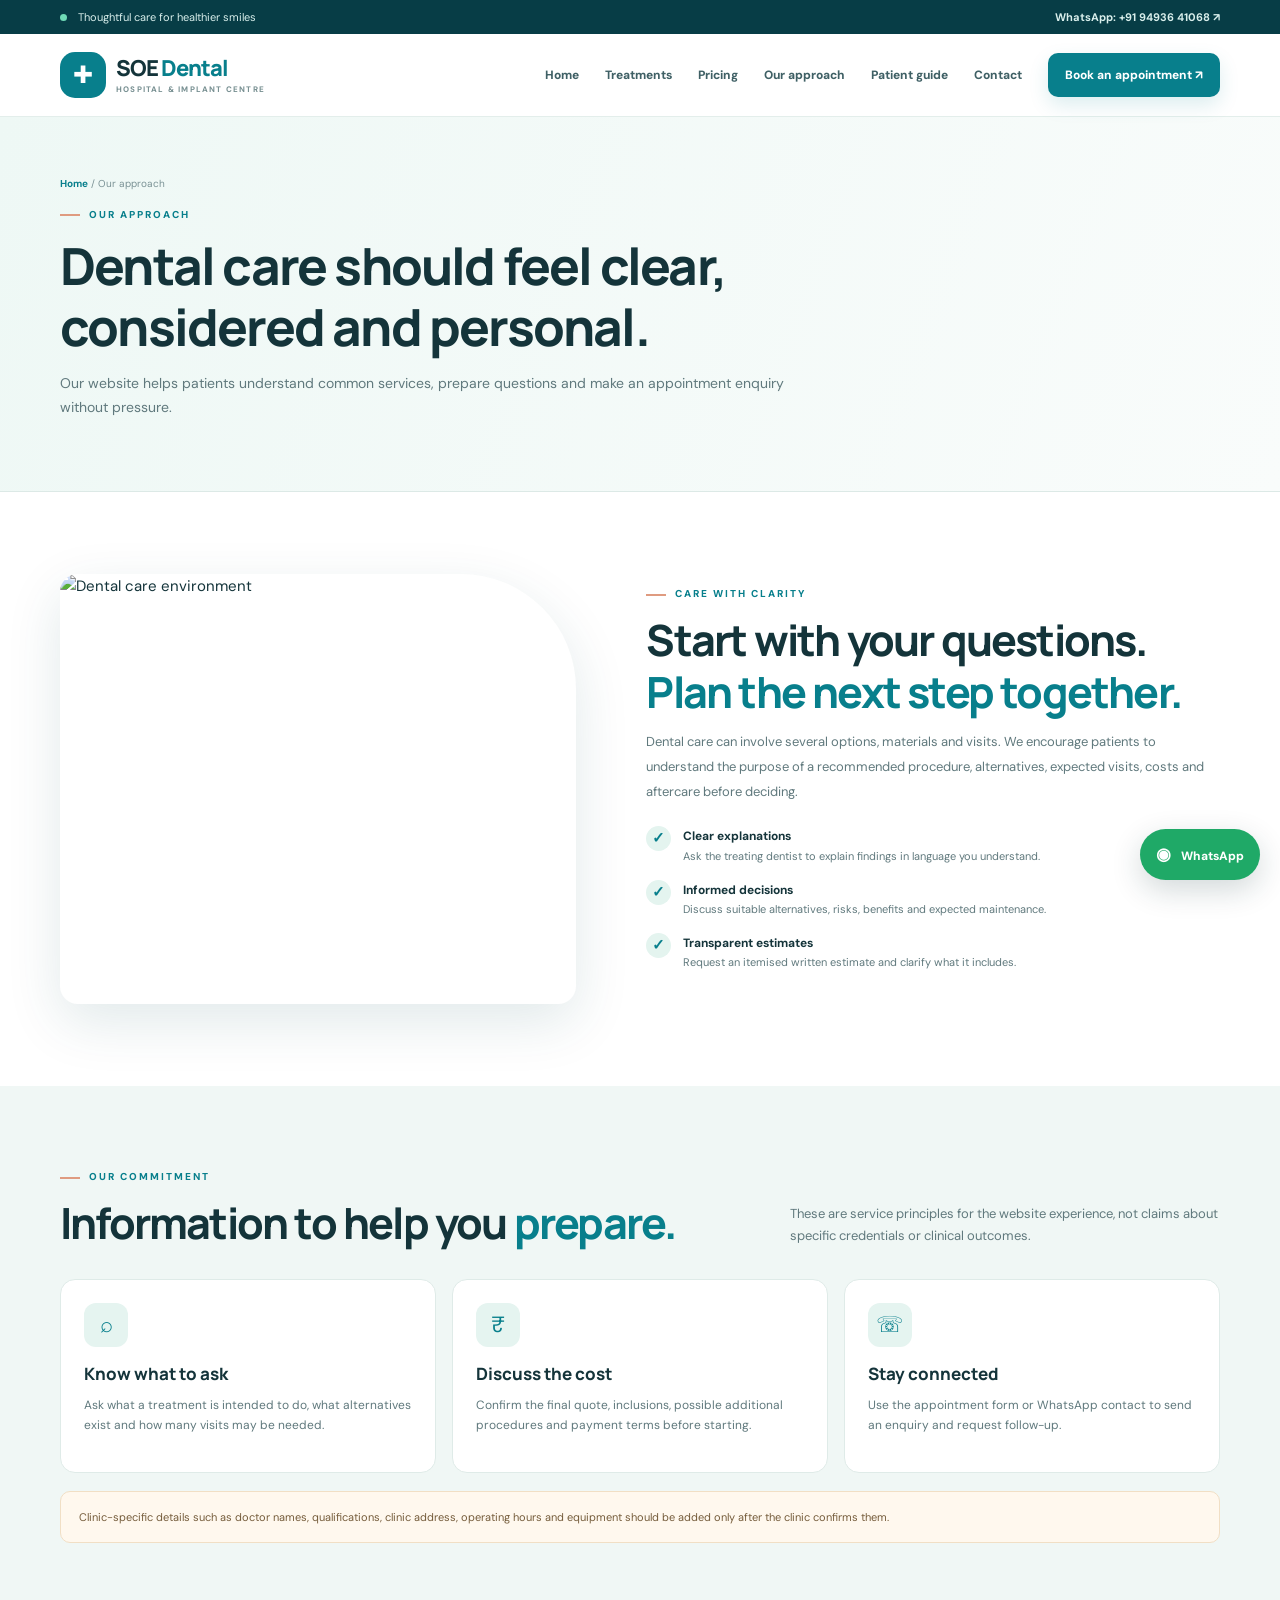
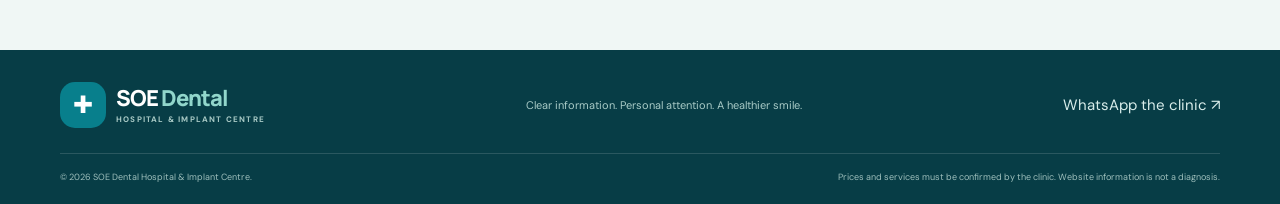
==== SOE_Dental_Hospital_Multipage/about.html @ 440e9bd6 "Add files via upload" ====
<!doctype html><html lang="en"><head><meta charset="utf-8"><meta name="viewport" content="width=device-width, initial-scale=1"><meta name="description" content="Learn about the SOE Dental Hospital website's patient-first approach to clear dental information, informed decisions and cost discussions."><meta name="robots" content="index,follow"><meta name="theme-color" content="#087f8c"><title>Our Approach | SOE Dental Hospital</title><link rel="preconnect" href="https://fonts.googleapis.com"><link rel="preconnect" href="https://fonts.gstatic.com" crossorigin><link href="https://fonts.googleapis.com/css2?family=DM+Sans:wght@400;500;600;700&family=Manrope:wght@400;500;600;700;800&display=swap" rel="stylesheet"><link rel="stylesheet" href="assets/style.css"><script type="application/ld+json">{"@context":"https://schema.org","@type":"Dentist","name":"SOE Dental Hospital & Implant Centre","telephone":"+91-9493641068","description":"Dental care information and appointment enquiries."}</script></head><body><div class="topbar"><div class="container"><span><span class="dot"></span> Thoughtful care for healthier smiles</span><a href="https://wa.me/919493641068?text=Hello%20SOE%20Dental%20Hospital%2C%20I%20would%20like%20to%20make%20an%20enquiry." target="_blank" rel="noopener">WhatsApp: +91 94936 41068 ↗</a></div></div>
<header class="header"><div class="container nav-wrap"><a class="brand" href="index.html"><span class="brand-mark">✚</span><span class="brand-copy"><strong>SOE <span>Dental</span></strong><small>HOSPITAL & IMPLANT CENTRE</small></span></a><button class="menu-toggle" aria-label="Open navigation" aria-expanded="false">☰</button><nav class="nav" aria-label="Main navigation"><a href="index.html">Home</a><a href="services.html">Treatments</a><a href="pricing.html">Pricing</a><a href="about.html" aria-current="page">Our approach</a><a href="patient-guide.html">Patient guide</a><a href="contact.html">Contact</a><a class="nav-cta" href="appointment.html">Book an appointment ↗</a></nav></div></header><main><section class="page-hero"><div class="container"><div class="breadcrumbs"><a href="index.html">Home</a> / Our approach</div><div class="eyebrow">OUR APPROACH</div><h1>Dental care should feel clear, considered and personal.</h1><p>Our website helps patients understand common services, prepare questions and make an appointment enquiry without pressure.</p></div></section><section class="section section-white"><div class="container split"><img src="https://images.unsplash.com/photo-1609840114035-3c981b782dfe?auto=format&fit=crop&w=1000&q=85" alt="Dental care environment" loading="lazy"><div><div class="eyebrow">CARE WITH CLARITY</div><h2>Start with your questions. <em>Plan the next step together.</em></h2><p>Dental care can involve several options, materials and visits. We encourage patients to understand the purpose of a recommended procedure, alternatives, expected visits, costs and aftercare before deciding.</p><div class="feature-list"><div class="feature"><span class="feature-bullet">✓</span><span><strong>Clear explanations</strong><small>Ask the treating dentist to explain findings in language you understand.</small></span></div><div class="feature"><span class="feature-bullet">✓</span><span><strong>Informed decisions</strong><small>Discuss suitable alternatives, risks, benefits and expected maintenance.</small></span></div><div class="feature"><span class="feature-bullet">✓</span><span><strong>Transparent estimates</strong><small>Request an itemised written estimate and clarify what it includes.</small></span></div></div></div></div></section><section class="section section-mint"><div class="container"><div class="section-head"><div><div class="eyebrow">OUR COMMITMENT</div><h2>Information to help you <em>prepare.</em></h2></div><p>These are service principles for the website experience, not claims about specific credentials or clinical outcomes.</p></div><div class="cards"><article class="card"><div class="card-icon">⌕</div><h3>Know what to ask</h3><p>Ask what a treatment is intended to do, what alternatives exist and how many visits may be needed.</p></article><article class="card"><div class="card-icon">₹</div><h3>Discuss the cost</h3><p>Confirm the final quote, inclusions, possible additional procedures and payment terms before starting.</p></article><article class="card"><div class="card-icon">☏</div><h3>Stay connected</h3><p>Use the appointment form or WhatsApp contact to send an enquiry and request follow-up.</p></article></div><div class="note">Clinic-specific details such as doctor names, qualifications, clinic address, operating hours and equipment should be added only after the clinic confirms them.</div></div></section></main><footer class="footer"><div class="container footer-main"><a class="brand" href="index.html"><span class="brand-mark">✚</span><span class="brand-copy"><strong>SOE <span>Dental</span></strong><small>HOSPITAL & IMPLANT CENTRE</small></span></a><p>Clear information. Personal attention. A healthier smile.</p><a href="https://wa.me/919493641068?text=Hello%20SOE%20Dental%20Hospital." target="_blank" rel="noopener">WhatsApp the clinic ↗</a></div><div class="container footer-bottom"><span>© <span id="year"></span> SOE Dental Hospital & Implant Centre.</span><span>Prices and services must be confirmed by the clinic. Website information is not a diagnosis.</span></div></footer><a class="floating-whatsapp" href="https://wa.me/919493641068?text=Hello%20SOE%20Dental%20Hospital%2C%20I%20have%20a%20dental%20enquiry." target="_blank" rel="noopener"><span>◉</span> WhatsApp</a><div class="mobile-bar"><a href="appointment.html">Book an appointment ↗</a></div><script src="assets/site.js"></script></body></html>
---- SOE_Dental_Hospital_Multipage/assets/style.css ----
/* SOE Dental Hospital — shared design system */
:root{--teal:#087f8c;--deep:#07515d;--ink:#14343a;--muted:#60797d;--mint:#e6f4f0;--bg:#f8fbfa;--line:#dce9e6;--white:#fff;--coral:#df9b80;--shadow:0 18px 55px rgba(12,74,81,.12)}
*{box-sizing:border-box}html{scroll-behavior:smooth;scroll-padding-top:105px}body{margin:0;color:var(--ink);background:var(--bg);font:15px/1.7 "DM Sans",Arial,sans-serif}img{display:block;max-width:100%}a{color:inherit;text-decoration:none}button,input,select,textarea{font:inherit}.container{width:min(1160px,calc(100% - 44px));margin:auto}.topbar{background:#073d46;color:#d9efec;font-size:11px}.topbar .container{display:flex;justify-content:space-between;align-items:center;min-height:34px;gap:16px}.topbar a{font-weight:700}.dot{display:inline-block;width:7px;height:7px;border-radius:50%;background:#6fdbb7;margin-right:8px}.header{position:sticky;top:0;z-index:50;background:#ffffffef;backdrop-filter:blur(12px);border-bottom:1px solid #e3eeeb}.nav-wrap{min-height:82px;display:flex;align-items:center;justify-content:space-between;gap:24px}.brand{display:flex;align-items:center;gap:10px;flex-shrink:0}.brand-mark{width:46px;height:46px;background:var(--teal);border-radius:15px;display:grid;place-items:center;color:#fff;font-size:24px}.brand-copy{display:flex;flex-direction:column;line-height:1.15}.brand-copy strong{font:800 22px/1.1 "Manrope",sans-serif;letter-spacing:-1px}.brand-copy strong span{color:var(--teal)}.brand-copy small{font-size:8px;letter-spacing:1.2px;font-weight:800;color:#789092;margin-top:5px}.nav{display:flex;align-items:center;gap:26px;font-size:12px;font-weight:800;color:#3f6065}.nav>a:hover{color:var(--teal)}.nav .nav-cta{background:var(--teal);color:white;padding:12px 17px;border-radius:10px;box-shadow:0 8px 20px #087f8c24}.menu-toggle{display:none;background:#fff;border:1px solid var(--line);border-radius:10px;padding:10px;color:var(--ink)}.button{display:inline-flex;align-items:center;justify-content:center;gap:12px;border:0;border-radius:9px;padding:14px 19px;font-size:12px;font-weight:800;cursor:pointer;transition:.2s}.button:hover{transform:translateY(-2px)}.primary{background:var(--teal);color:#fff;box-shadow:0 9px 22px #087f8c25}.secondary{border:1px solid var(--line);background:white;color:var(--ink)}.white-button{background:white;color:var(--teal)}.eyebrow{font-size:10px;font-weight:800;letter-spacing:2px;color:var(--teal);text-transform:uppercase}.eyebrow:before{content:"";display:inline-block;vertical-align:middle;width:20px;height:2px;background:var(--coral);margin-right:9px}.hero{padding:70px 0 0;overflow:hidden;background:linear-gradient(110deg,#f0f8f6,#f9fcfb 65%,#e5f4f0);position:relative}.hero-grid{display:grid;grid-template-columns:1.02fr .9fr;gap:60px;align-items:center;padding-bottom:55px}.hero h1{font:750 clamp(42px,5vw,64px)/1.08 "Manrope",sans-serif;letter-spacing:-3px;margin:18px 0 20px;max-width:640px}.hero h1 em,h1 em,h2 em{font-style:normal;color:var(--teal)}.hero p{color:var(--muted);max-width:560px;line-height:1.9}.actions{display:flex;gap:12px;flex-wrap:wrap;margin-top:27px}.hero-image{position:relative;padding:10px 14px 15px 0}.hero-image img{width:100%;height:450px;object-fit:cover;border-radius:180px 180px 20px 20px;box-shadow:var(--shadow)}.image-caption{position:absolute;bottom:32px;left:22px;right:36px;background:#0b3f49d9;color:#fff;border-radius:12px;padding:13px 16px;font-size:12px}.trust-strip{border-top:1px solid #dbe9e6;display:flex;justify-content:space-between;gap:15px;flex-wrap:wrap;padding:19px 0;color:#688387;font-size:9px;font-weight:800;letter-spacing:1.1px}.section{padding:82px 0}.section-white{background:white}.section-mint{background:#f0f7f5}.section-head{display:flex;align-items:end;justify-content:space-between;gap:35px;margin-bottom:30px}.section-head h2,.split h2,.page-hero h1,.content-head h1{font:750 clamp(30px,3.5vw,43px)/1.2 "Manrope",sans-serif;letter-spacing:-1.8px;margin:12px 0 0}.section-head>p{max-width:430px;color:var(--muted);font-size:13px;margin-bottom:2px}.cards{display:grid;grid-template-columns:repeat(3,1fr);gap:16px}.card{background:#fff;border:1px solid #dfebe8;border-radius:15px;padding:23px;display:flex;flex-direction:column;transition:.2s}.card:hover{transform:translateY(-4px);box-shadow:var(--shadow)}.card.mint{background:var(--mint)}.card-icon{width:44px;height:44px;display:grid;place-items:center;background:#e5f4f0;color:var(--teal);border-radius:12px;font-size:22px;margin-bottom:16px}.card h3{font:750 17px/1.35 "Manrope",sans-serif;margin:0 0 9px}.card p{font-size:12px;color:var(--muted);margin:0 0 13px}.check-list{list-style:none;padding:0;margin:0 0 20px}.check-list li{font-size:11px;padding:6px 0;border-bottom:1px solid #e8f0ee;color:#4d6a6e}.check-list li:before{content:"✓";color:var(--teal);font-weight:900;margin-right:9px}.card-link{margin-top:auto;padding-top:10px;color:var(--teal);font-weight:800;font-size:11px}.split{display:grid;grid-template-columns:.9fr 1fr;gap:70px;align-items:center}.split img{width:100%;height:430px;object-fit:cover;border-radius:18px 115px 18px 18px;box-shadow:var(--shadow)}.split p{color:var(--muted);font-size:13px;line-height:1.9}.feature-list{display:grid;gap:14px;margin:22px 0}.feature{display:flex;gap:12px}.feature-bullet{width:25px;height:25px;flex:none;border-radius:50%;background:#e4f4ef;color:var(--teal);display:grid;place-items:center;font-weight:900}.feature strong,.feature small{display:block}.feature strong{font-size:12px}.feature small{font-size:11px;color:var(--muted)}.page-hero{padding:58px 0;background:linear-gradient(110deg,#eef8f5,#f9fcfb);border-bottom:1px solid var(--line)}.page-hero .container{max-width:1160px}.page-hero h1{font-size:clamp(35px,4vw,52px);max-width:800px}.page-hero p{max-width:740px;color:var(--muted);font-size:14px}.breadcrumbs{font-size:10px;color:#799194;margin-bottom:14px}.breadcrumbs a{color:var(--teal);font-weight:700}.price-table-wrap{overflow-x:auto;background:white;border:1px solid var(--line);border-radius:14px}.price-table{width:100%;border-collapse:collapse;min-width:650px}.price-table th,.price-table td{text-align:left;padding:15px 18px;border-bottom:1px solid #e7efed;font-size:12px}.price-table th{background:#e9f5f2;color:#315c61;font-size:10px;text-transform:uppercase;letter-spacing:1px}.price-table tr:last-child td{border-bottom:0}.price{font-weight:800;color:var(--teal);white-space:nowrap}.note{padding:16px 18px;background:#fff8ee;border:1px solid #f1dfc5;color:#755c3b;border-radius:10px;font-size:11px;margin:18px 0 25px}.category-title{font:750 22px "Manrope",sans-serif;margin:32px 0 14px}.form-layout{display:grid;grid-template-columns:1.2fr .8fr;gap:30px;align-items:start}.form-panel,.info-panel{background:#fff;border:1px solid var(--line);border-radius:16px;padding:28px;box-shadow:0 10px 35px #14343a08}.form-panel h2,.info-panel h2{font:750 22px "Manrope",sans-serif;margin:0 0 8px}.form-intro{font-size:12px;color:var(--muted);margin-bottom:22px}.form-grid{display:grid;grid-template-columns:1fr 1fr;gap:15px}.field{display:flex;flex-direction:column;gap:6px}.field.full{grid-column:1/-1}.field label{font-size:11px;font-weight:800;color:#375b60}.field input,.field select,.field textarea{width:100%;border:1px solid #d6e5e1;border-radius:8px;padding:12px;background:#fcfefd;outline:none;font-size:12px;color:var(--ink)}.field input:focus,.field select:focus,.field textarea:focus{border-color:var(--teal);box-shadow:0 0 0 3px #087f8c15}.field textarea{resize:vertical;min-height:95px}.required{color:#c65e47}.consent{font-size:10px;color:var(--muted);display:flex;gap:9px;align-items:flex-start;margin:17px 0}.consent input{margin-top:3px}.form-status{display:none;border-radius:9px;padding:13px 15px;font-size:12px;margin:15px 0}.form-status.error{display:block;background:#fff0ed;color:#9b382b}.info-panel{background:var(--teal);color:white;position:sticky;top:110px}.info-panel p,.info-panel li{font-size:12px;color:#d7eeea}.info-panel h2{color:white}.info-panel ul{padding-left:18px}.info-item{border-top:1px solid #ffffff35;padding:15px 0}.info-item small{display:block;font-size:9px;letter-spacing:1.2px;color:#b8e1dc;font-weight:800}.info-item strong{font-size:13px}.faq-list details{padding:17px 0;border-bottom:1px solid var(--line)}.faq-list details:first-child{border-top:1px solid var(--line)}.faq-list summary{cursor:pointer;font-size:13px;font-weight:800;list-style:none;display:flex;justify-content:space-between;gap:20px}.faq-list summary::-webkit-details-marker{display:none}.faq-list summary:after{content:"+";font-size:20px;color:var(--teal);line-height:1}.faq-list details[open] summary:after{content:"−"}.faq-list details p{font-size:12px;color:var(--muted);margin:12px 0 0;max-width:750px}.contact-band{background:linear-gradient(115deg,#087f8c,#07515d);color:white;border-radius:18px;padding:40px;display:flex;align-items:center;justify-content:space-between;gap:30px}.contact-band h2{font:750 32px/1.2 "Manrope",sans-serif;margin:10px 0}.contact-band p{color:#d8efeb;font-size:12px;max-width:560px}.footer{background:#073d46;color:#d9eeeb;padding:32px 0 18px}.footer-main{display:flex;align-items:center;justify-content:space-between;gap:22px;padding-bottom:25px}.footer-main p{font-size:11px;color:#a9cbc7;margin:0}.footer-bottom{border-top:1px solid #ffffff24;padding-top:16px;display:flex;justify-content:space-between;gap:20px;font-size:9px;color:#9ebfbc}.footer .brand-copy strong{color:#fff}.footer .brand-copy strong span{color:#91d6cb}.footer .brand-copy small{color:#a7c8c4}.floating-whatsapp{position:fixed;right:20px;bottom:20px;z-index:40;border-radius:30px;padding:11px 16px;background:#1fa967;color:white;font-size:12px;font-weight:800;box-shadow:0 10px 30px #16343a30}.floating-whatsapp span{font-size:17px;margin-right:7px}.mobile-bar{display:none}.modal-backdrop{position:fixed;inset:0;z-index:100;background:#0a2930a8;display:none;align-items:center;justify-content:center;padding:20px}.modal-backdrop.open{display:flex}.success-modal{background:white;border-radius:18px;max-width:460px;width:100%;padding:32px;text-align:center;box-shadow:0 30px 90px #001f2440;animation:pop .22s ease-out}.success-icon{width:66px;height:66px;border-radius:50%;display:grid;place-items:center;background:#e2f5ed;color:#13845f;font-size:32px;margin:0 auto 17px}.success-modal h2{font:800 26px "Manrope",sans-serif;margin:0 0 9px}.success-modal p{font-size:13px;color:var(--muted)}.success-modal .button{margin-top:10px;width:100%}.small-note{font-size:10px!important;margin-top:13px}.honeypot{position:absolute;left:-9999px;width:1px;height:1px;overflow:hidden}@keyframes pop{from{opacity:0;transform:translateY(12px) scale(.97)}to{opacity:1;transform:none}}@media(max-width:900px){.nav{gap:14px}.nav a{font-size:11px}.hero-grid{gap:35px}.hero-image img{height:390px}.split{gap:40px}.cards{grid-template-columns:repeat(2,1fr)}.form-layout{grid-template-columns:1fr .75fr}.contact-band{padding:30px}}@media(max-width:720px){.container{width:calc(100% - 32px)}.topbar .container{font-size:9px;min-height:32px}.nav-wrap{min-height:72px}.brand-mark{width:40px;height:40px}.brand-copy strong{font-size:20px}.brand-copy small{font-size:7px}.menu-toggle{display:block}.nav{display:none;position:absolute;top:71px;left:0;right:0;background:white;padding:14px 20px 20px;box-shadow:0 18px 30px #14343a18;flex-direction:column;align-items:stretch;gap:0}.nav.open{display:flex}.nav>a{padding:12px 8px;font-size:13px}.nav .nav-cta{text-align:center;margin-top:8px}.hero{padding-top:42px}.hero-grid{grid-template-columns:1fr;gap:32px;padding-bottom:35px}.hero h1{font-size:clamp(39px,10vw,52px);letter-spacing:-2.2px}.hero p{font-size:13px}.hero-image{max-width:470px;margin:auto;width:100%}.hero-image img{height:340px;border-radius:140px 140px 18px 18px}.trust-strip{justify-content:center;text-align:center;font-size:8px}.section{padding:62px 0}.section-head{display:block}.section-head>p{margin-top:13px}.cards{grid-template-columns:1fr}.card{padding:21px}.split,.form-layout{grid-template-columns:1fr;gap:28px}.split img{height:340px}.page-hero{padding:42px 0}.page-hero h1,.content-head h1{font-size:37px;letter-spacing:-1.7px}.form-panel,.info-panel{padding:22px}.info-panel{position:static}.form-grid{grid-template-columns:1fr}.field.full{grid-column:auto}.contact-band{padding:27px 22px;display:block}.contact-band h2{font-size:29px}.contact-band .button{margin-top:8px}.footer-main{flex-direction:column;align-items:flex-start}.footer-bottom{flex-direction:column;gap:8px}.floating-whatsapp{display:none}.mobile-bar{display:block;position:fixed;z-index:45;bottom:0;left:0;right:0;padding:9px 14px calc(9px + env(safe-area-inset-bottom));background:#ffffffed;border-top:1px solid var(--line);backdrop-filter:blur(12px)}.mobile-bar a{display:block;text-align:center;background:#1fa967;color:white;border-radius:9px;padding:12px;font-size:12px;font-weight:800}body{padding-bottom:64px}.success-modal{padding:26px 22px}}@media(max-width:420px){.container{width:calc(100% - 26px)}.topbar .container>span{max-width:58%}.topbar .container>a{font-size:9px}.hero h1{font-size:38px}.actions{flex-direction:column}.actions .button{width:100%}.hero-image img{height:300px}.contact-band h2{font-size:26px}}@media(prefers-reduced-motion:reduce){*{scroll-behavior:auto!important;animation:none!important;transition:none!important}}
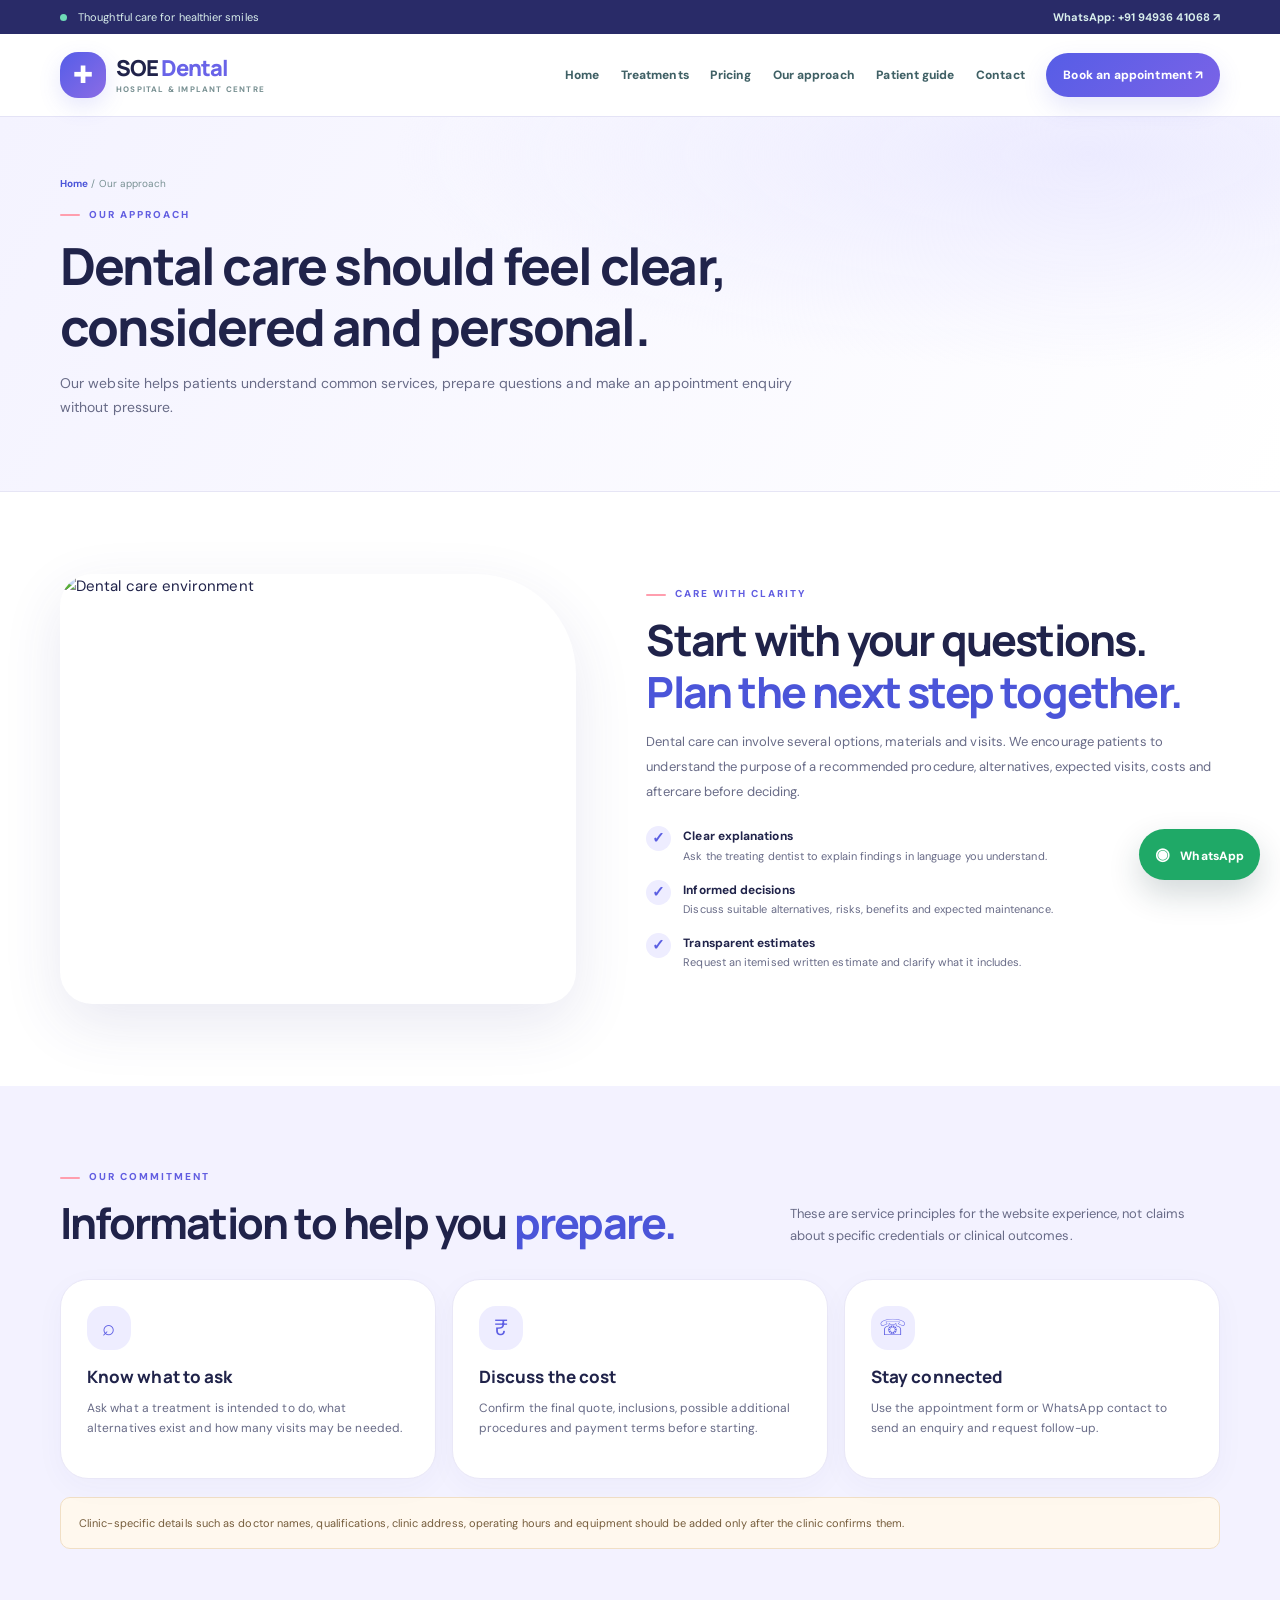
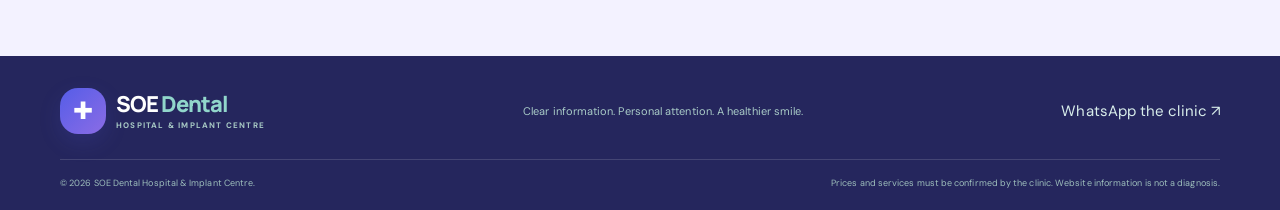
==== commit 3c47f847: "Add files via upload" ====
--- a/SOE_Dental_Hospital_Multipage/about.html
+++ b/SOE_Dental_Hospital_Multipage/about.html
@@ -1,2 +1,2 @@
-<!doctype html><html lang="en"><head><meta charset="utf-8"><meta name="viewport" content="width=device-width, initial-scale=1"><meta name="description" content="Learn about the SOE Dental Hospital website's patient-first approach to clear dental information, informed decisions and cost discussions."><meta name="robots" content="index,follow"><meta name="theme-color" content="#087f8c"><title>Our Approach | SOE Dental Hospital</title><link rel="preconnect" href="https://fonts.googleapis.com"><link rel="preconnect" href="https://fonts.gstatic.com" crossorigin><link href="https://fonts.googleapis.com/css2?family=DM+Sans:wght@400;500;600;700&family=Manrope:wght@400;500;600;700;800&display=swap" rel="stylesheet"><link rel="stylesheet" href="assets/style.css"><script type="application/ld+json">{"@context":"https://schema.org","@type":"Dentist","name":"SOE Dental Hospital & Implant Centre","telephone":"+91-9493641068","description":"Dental care information and appointment enquiries."}</script></head><body><div class="topbar"><div class="container"><span><span class="dot"></span> Thoughtful care for healthier smiles</span><a href="https://wa.me/919493641068?text=Hello%20SOE%20Dental%20Hospital%2C%20I%20would%20like%20to%20make%20an%20enquiry." target="_blank" rel="noopener">WhatsApp: +91 94936 41068 ↗</a></div></div>
+<!doctype html><html lang="en"><head><meta charset="utf-8"><meta name="viewport" content="width=device-width, initial-scale=1"><meta name="description" content="Learn about the SOE Dental Hospital website's patient-first approach to clear dental information, informed decisions and cost discussions."><meta name="robots" content="index,follow"><meta name="theme-color" content="#555de8"><title>Our Approach | SOE Dental Hospital</title><link rel="preconnect" href="https://fonts.googleapis.com"><link rel="preconnect" href="https://fonts.gstatic.com" crossorigin><link href="https://fonts.googleapis.com/css2?family=DM+Sans:wght@400;500;600;700&family=Manrope:wght@400;500;600;700;800&display=swap" rel="stylesheet"><link rel="stylesheet" href="assets/style.css"><script type="application/ld+json">{"@context":"https://schema.org","@type":"Dentist","name":"SOE Dental Hospital & Implant Centre","telephone":"+91-9493641068","description":"Dental care information and appointment enquiries."}</script></head><body><div class="topbar"><div class="container"><span><span class="dot"></span> Thoughtful care for healthier smiles</span><a href="https://wa.me/919493641068?text=Hello%20SOE%20Dental%20Hospital%2C%20I%20would%20like%20to%20make%20an%20enquiry." target="_blank" rel="noopener">WhatsApp: +91 94936 41068 ↗</a></div></div>
 <header class="header"><div class="container nav-wrap"><a class="brand" href="index.html"><span class="brand-mark">✚</span><span class="brand-copy"><strong>SOE <span>Dental</span></strong><small>HOSPITAL & IMPLANT CENTRE</small></span></a><button class="menu-toggle" aria-label="Open navigation" aria-expanded="false">☰</button><nav class="nav" aria-label="Main navigation"><a href="index.html">Home</a><a href="services.html">Treatments</a><a href="pricing.html">Pricing</a><a href="about.html" aria-current="page">Our approach</a><a href="patient-guide.html">Patient guide</a><a href="contact.html">Contact</a><a class="nav-cta" href="appointment.html">Book an appointment ↗</a></nav></div></header><main><section class="page-hero"><div class="container"><div class="breadcrumbs"><a href="index.html">Home</a> / Our approach</div><div class="eyebrow">OUR APPROACH</div><h1>Dental care should feel clear, considered and personal.</h1><p>Our website helps patients understand common services, prepare questions and make an appointment enquiry without pressure.</p></div></section><section class="section section-white"><div class="container split"><img src="https://images.unsplash.com/photo-1609840114035-3c981b782dfe?auto=format&fit=crop&w=1000&q=85" alt="Dental care environment" loading="lazy"><div><div class="eyebrow">CARE WITH CLARITY</div><h2>Start with your questions. <em>Plan the next step together.</em></h2><p>Dental care can involve several options, materials and visits. We encourage patients to understand the purpose of a recommended procedure, alternatives, expected visits, costs and aftercare before deciding.</p><div class="feature-list"><div class="feature"><span class="feature-bullet">✓</span><span><strong>Clear explanations</strong><small>Ask the treating dentist to explain findings in language you understand.</small></span></div><div class="feature"><span class="feature-bullet">✓</span><span><strong>Informed decisions</strong><small>Discuss suitable alternatives, risks, benefits and expected maintenance.</small></span></div><div class="feature"><span class="feature-bullet">✓</span><span><strong>Transparent estimates</strong><small>Request an itemised written estimate and clarify what it includes.</small></span></div></div></div></div></section><section class="section section-mint"><div class="container"><div class="section-head"><div><div class="eyebrow">OUR COMMITMENT</div><h2>Information to help you <em>prepare.</em></h2></div><p>These are service principles for the website experience, not claims about specific credentials or clinical outcomes.</p></div><div class="cards"><article class="card"><div class="card-icon">⌕</div><h3>Know what to ask</h3><p>Ask what a treatment is intended to do, what alternatives exist and how many visits may be needed.</p></article><article class="card"><div class="card-icon">₹</div><h3>Discuss the cost</h3><p>Confirm the final quote, inclusions, possible additional procedures and payment terms before starting.</p></article><article class="card"><div class="card-icon">☏</div><h3>Stay connected</h3><p>Use the appointment form or WhatsApp contact to send an enquiry and request follow-up.</p></article></div><div class="note">Clinic-specific details such as doctor names, qualifications, clinic address, operating hours and equipment should be added only after the clinic confirms them.</div></div></section></main><footer class="footer"><div class="container footer-main"><a class="brand" href="index.html"><span class="brand-mark">✚</span><span class="brand-copy"><strong>SOE <span>Dental</span></strong><small>HOSPITAL & IMPLANT CENTRE</small></span></a><p>Clear information. Personal attention. A healthier smile.</p><a href="https://wa.me/919493641068?text=Hello%20SOE%20Dental%20Hospital." target="_blank" rel="noopener">WhatsApp the clinic ↗</a></div><div class="container footer-bottom"><span>© <span id="year"></span> SOE Dental Hospital & Implant Centre.</span><span>Prices and services must be confirmed by the clinic. Website information is not a diagnosis.</span></div></footer><a class="floating-whatsapp" href="https://wa.me/919493641068?text=Hello%20SOE%20Dental%20Hospital%2C%20I%20have%20a%20dental%20enquiry." target="_blank" rel="noopener"><span>◉</span> WhatsApp</a><div class="mobile-bar"><a href="appointment.html">Book an appointment ↗</a></div><script src="assets/site.js"></script></body></html>
--- a/SOE_Dental_Hospital_Multipage/assets/style.css
+++ b/SOE_Dental_Hospital_Multipage/assets/style.css
@@ -1,3 +1,46 @@
 /* SOE Dental Hospital — shared design system */
 :root{--teal:#087f8c;--deep:#07515d;--ink:#14343a;--muted:#60797d;--mint:#e6f4f0;--bg:#f8fbfa;--line:#dce9e6;--white:#fff;--coral:#df9b80;--shadow:0 18px 55px rgba(12,74,81,.12)}
-*{box-sizing:border-box}html{scroll-behavior:smooth;scroll-padding-top:105px}body{margin:0;color:var(--ink);background:var(--bg);font:15px/1.7 "DM Sans",Arial,sans-serif}img{display:block;max-width:100%}a{color:inherit;text-decoration:none}button,input,select,textarea{font:inherit}.container{width:min(1160px,calc(100% - 44px));margin:auto}.topbar{background:#073d46;color:#d9efec;font-size:11px}.topbar .container{display:flex;justify-content:space-between;align-items:center;min-height:34px;gap:16px}.topbar a{font-weight:700}.dot{display:inline-block;width:7px;height:7px;border-radius:50%;background:#6fdbb7;margin-right:8px}.header{position:sticky;top:0;z-index:50;background:#ffffffef;backdrop-filter:blur(12px);border-bottom:1px solid #e3eeeb}.nav-wrap{min-height:82px;display:flex;align-items:center;justify-content:space-between;gap:24px}.brand{display:flex;align-items:center;gap:10px;flex-shrink:0}.brand-mark{width:46px;height:46px;background:var(--teal);border-radius:15px;display:grid;place-items:center;color:#fff;font-size:24px}.brand-copy{display:flex;flex-direction:column;line-height:1.15}.brand-copy strong{font:800 22px/1.1 "Manrope",sans-serif;letter-spacing:-1px}.brand-copy strong span{color:var(--teal)}.brand-copy small{font-size:8px;letter-spacing:1.2px;font-weight:800;color:#789092;margin-top:5px}.nav{display:flex;align-items:center;gap:26px;font-size:12px;font-weight:800;color:#3f6065}.nav>a:hover{color:var(--teal)}.nav .nav-cta{background:var(--teal);color:white;padding:12px 17px;border-radius:10px;box-shadow:0 8px 20px #087f8c24}.menu-toggle{display:none;background:#fff;border:1px solid var(--line);border-radius:10px;padding:10px;color:var(--ink)}.button{display:inline-flex;align-items:center;justify-content:center;gap:12px;border:0;border-radius:9px;padding:14px 19px;font-size:12px;font-weight:800;cursor:pointer;transition:.2s}.button:hover{transform:translateY(-2px)}.primary{background:var(--teal);color:#fff;box-shadow:0 9px 22px #087f8c25}.secondary{border:1px solid var(--line);background:white;color:var(--ink)}.white-button{background:white;color:var(--teal)}.eyebrow{font-size:10px;font-weight:800;letter-spacing:2px;color:var(--teal);text-transform:uppercase}.eyebrow:before{content:"";display:inline-block;vertical-align:middle;width:20px;height:2px;background:var(--coral);margin-right:9px}.hero{padding:70px 0 0;overflow:hidden;background:linear-gradient(110deg,#f0f8f6,#f9fcfb 65%,#e5f4f0);position:relative}.hero-grid{display:grid;grid-template-columns:1.02fr .9fr;gap:60px;align-items:center;padding-bottom:55px}.hero h1{font:750 clamp(42px,5vw,64px)/1.08 "Manrope",sans-serif;letter-spacing:-3px;margin:18px 0 20px;max-width:640px}.hero h1 em,h1 em,h2 em{font-style:normal;color:var(--teal)}.hero p{color:var(--muted);max-width:560px;line-height:1.9}.actions{display:flex;gap:12px;flex-wrap:wrap;margin-top:27px}.hero-image{position:relative;padding:10px 14px 15px 0}.hero-image img{width:100%;height:450px;object-fit:cover;border-radius:180px 180px 20px 20px;box-shadow:var(--shadow)}.image-caption{position:absolute;bottom:32px;left:22px;right:36px;background:#0b3f49d9;color:#fff;border-radius:12px;padding:13px 16px;font-size:12px}.trust-strip{border-top:1px solid #dbe9e6;display:flex;justify-content:space-between;gap:15px;flex-wrap:wrap;padding:19px 0;color:#688387;font-size:9px;font-weight:800;letter-spacing:1.1px}.section{padding:82px 0}.section-white{background:white}.section-mint{background:#f0f7f5}.section-head{display:flex;align-items:end;justify-content:space-between;gap:35px;margin-bottom:30px}.section-head h2,.split h2,.page-hero h1,.content-head h1{font:750 clamp(30px,3.5vw,43px)/1.2 "Manrope",sans-serif;letter-spacing:-1.8px;margin:12px 0 0}.section-head>p{max-width:430px;color:var(--muted);font-size:13px;margin-bottom:2px}.cards{display:grid;grid-template-columns:repeat(3,1fr);gap:16px}.card{background:#fff;border:1px solid #dfebe8;border-radius:15px;padding:23px;display:flex;flex-direction:column;transition:.2s}.card:hover{transform:translateY(-4px);box-shadow:var(--shadow)}.card.mint{background:var(--mint)}.card-icon{width:44px;height:44px;display:grid;place-items:center;background:#e5f4f0;color:var(--teal);border-radius:12px;font-size:22px;margin-bottom:16px}.card h3{font:750 17px/1.35 "Manrope",sans-serif;margin:0 0 9px}.card p{font-size:12px;color:var(--muted);margin:0 0 13px}.check-list{list-style:none;padding:0;margin:0 0 20px}.check-list li{font-size:11px;padding:6px 0;border-bottom:1px solid #e8f0ee;color:#4d6a6e}.check-list li:before{content:"✓";color:var(--teal);font-weight:900;margin-right:9px}.card-link{margin-top:auto;padding-top:10px;color:var(--teal);font-weight:800;font-size:11px}.split{display:grid;grid-template-columns:.9fr 1fr;gap:70px;align-items:center}.split img{width:100%;height:430px;object-fit:cover;border-radius:18px 115px 18px 18px;box-shadow:var(--shadow)}.split p{color:var(--muted);font-size:13px;line-height:1.9}.feature-list{display:grid;gap:14px;margin:22px 0}.feature{display:flex;gap:12px}.feature-bullet{width:25px;height:25px;flex:none;border-radius:50%;background:#e4f4ef;color:var(--teal);display:grid;place-items:center;font-weight:900}.feature strong,.feature small{display:block}.feature strong{font-size:12px}.feature small{font-size:11px;color:var(--muted)}.page-hero{padding:58px 0;background:linear-gradient(110deg,#eef8f5,#f9fcfb);border-bottom:1px solid var(--line)}.page-hero .container{max-width:1160px}.page-hero h1{font-size:clamp(35px,4vw,52px);max-width:800px}.page-hero p{max-width:740px;color:var(--muted);font-size:14px}.breadcrumbs{font-size:10px;color:#799194;margin-bottom:14px}.breadcrumbs a{color:var(--teal);font-weight:700}.price-table-wrap{overflow-x:auto;background:white;border:1px solid var(--line);border-radius:14px}.price-table{width:100%;border-collapse:collapse;min-width:650px}.price-table th,.price-table td{text-align:left;padding:15px 18px;border-bottom:1px solid #e7efed;font-size:12px}.price-table th{background:#e9f5f2;color:#315c61;font-size:10px;text-transform:uppercase;letter-spacing:1px}.price-table tr:last-child td{border-bottom:0}.price{font-weight:800;color:var(--teal);white-space:nowrap}.note{padding:16px 18px;background:#fff8ee;border:1px solid #f1dfc5;color:#755c3b;border-radius:10px;font-size:11px;margin:18px 0 25px}.category-title{font:750 22px "Manrope",sans-serif;margin:32px 0 14px}.form-layout{display:grid;grid-template-columns:1.2fr .8fr;gap:30px;align-items:start}.form-panel,.info-panel{background:#fff;border:1px solid var(--line);border-radius:16px;padding:28px;box-shadow:0 10px 35px #14343a08}.form-panel h2,.info-panel h2{font:750 22px "Manrope",sans-serif;margin:0 0 8px}.form-intro{font-size:12px;color:var(--muted);margin-bottom:22px}.form-grid{display:grid;grid-template-columns:1fr 1fr;gap:15px}.field{display:flex;flex-direction:column;gap:6px}.field.full{grid-column:1/-1}.field label{font-size:11px;font-weight:800;color:#375b60}.field input,.field select,.field textarea{width:100%;border:1px solid #d6e5e1;border-radius:8px;padding:12px;background:#fcfefd;outline:none;font-size:12px;color:var(--ink)}.field input:focus,.field select:focus,.field textarea:focus{border-color:var(--teal);box-shadow:0 0 0 3px #087f8c15}.field textarea{resize:vertical;min-height:95px}.required{color:#c65e47}.consent{font-size:10px;color:var(--muted);display:flex;gap:9px;align-items:flex-start;margin:17px 0}.consent input{margin-top:3px}.form-status{display:none;border-radius:9px;padding:13px 15px;font-size:12px;margin:15px 0}.form-status.error{display:block;background:#fff0ed;color:#9b382b}.info-panel{background:var(--teal);color:white;position:sticky;top:110px}.info-panel p,.info-panel li{font-size:12px;color:#d7eeea}.info-panel h2{color:white}.info-panel ul{padding-left:18px}.info-item{border-top:1px solid #ffffff35;padding:15px 0}.info-item small{display:block;font-size:9px;letter-spacing:1.2px;color:#b8e1dc;font-weight:800}.info-item strong{font-size:13px}.faq-list details{padding:17px 0;border-bottom:1px solid var(--line)}.faq-list details:first-child{border-top:1px solid var(--line)}.faq-list summary{cursor:pointer;font-size:13px;font-weight:800;list-style:none;display:flex;justify-content:space-between;gap:20px}.faq-list summary::-webkit-details-marker{display:none}.faq-list summary:after{content:"+";font-size:20px;color:var(--teal);line-height:1}.faq-list details[open] summary:after{content:"−"}.faq-list details p{font-size:12px;color:var(--muted);margin:12px 0 0;max-width:750px}.contact-band{background:linear-gradient(115deg,#087f8c,#07515d);color:white;border-radius:18px;padding:40px;display:flex;align-items:center;justify-content:space-between;gap:30px}.contact-band h2{font:750 32px/1.2 "Manrope",sans-serif;margin:10px 0}.contact-band p{color:#d8efeb;font-size:12px;max-width:560px}.footer{background:#073d46;color:#d9eeeb;padding:32px 0 18px}.footer-main{display:flex;align-items:center;justify-content:space-between;gap:22px;padding-bottom:25px}.footer-main p{font-size:11px;color:#a9cbc7;margin:0}.footer-bottom{border-top:1px solid #ffffff24;padding-top:16px;display:flex;justify-content:space-between;gap:20px;font-size:9px;color:#9ebfbc}.footer .brand-copy strong{color:#fff}.footer .brand-copy strong span{color:#91d6cb}.footer .brand-copy small{color:#a7c8c4}.floating-whatsapp{position:fixed;right:20px;bottom:20px;z-index:40;border-radius:30px;padding:11px 16px;background:#1fa967;color:white;font-size:12px;font-weight:800;box-shadow:0 10px 30px #16343a30}.floating-whatsapp span{font-size:17px;margin-right:7px}.mobile-bar{display:none}.modal-backdrop{position:fixed;inset:0;z-index:100;background:#0a2930a8;display:none;align-items:center;justify-content:center;padding:20px}.modal-backdrop.open{display:flex}.success-modal{background:white;border-radius:18px;max-width:460px;width:100%;padding:32px;text-align:center;box-shadow:0 30px 90px #001f2440;animation:pop .22s ease-out}.success-icon{width:66px;height:66px;border-radius:50%;display:grid;place-items:center;background:#e2f5ed;color:#13845f;font-size:32px;margin:0 auto 17px}.success-modal h2{font:800 26px "Manrope",sans-serif;margin:0 0 9px}.success-modal p{font-size:13px;color:var(--muted)}.success-modal .button{margin-top:10px;width:100%}.small-note{font-size:10px!important;margin-top:13px}.honeypot{position:absolute;left:-9999px;width:1px;height:1px;overflow:hidden}@keyframes pop{from{opacity:0;transform:translateY(12px) scale(.97)}to{opacity:1;transform:none}}@media(max-width:900px){.nav{gap:14px}.nav a{font-size:11px}.hero-grid{gap:35px}.hero-image img{height:390px}.split{gap:40px}.cards{grid-template-columns:repeat(2,1fr)}.form-layout{grid-template-columns:1fr .75fr}.contact-band{padding:30px}}@media(max-width:720px){.container{width:calc(100% - 32px)}.topbar .container{font-size:9px;min-height:32px}.nav-wrap{min-height:72px}.brand-mark{width:40px;height:40px}.brand-copy strong{font-size:20px}.brand-copy small{font-size:7px}.menu-toggle{display:block}.nav{display:none;position:absolute;top:71px;left:0;right:0;background:white;padding:14px 20px 20px;box-shadow:0 18px 30px #14343a18;flex-direction:column;align-items:stretch;gap:0}.nav.open{display:flex}.nav>a{padding:12px 8px;font-size:13px}.nav .nav-cta{text-align:center;margin-top:8px}.hero{padding-top:42px}.hero-grid{grid-template-columns:1fr;gap:32px;padding-bottom:35px}.hero h1{font-size:clamp(39px,10vw,52px);letter-spacing:-2.2px}.hero p{font-size:13px}.hero-image{max-width:470px;margin:auto;width:100%}.hero-image img{height:340px;border-radius:140px 140px 18px 18px}.trust-strip{justify-content:center;text-align:center;font-size:8px}.section{padding:62px 0}.section-head{display:block}.section-head>p{margin-top:13px}.cards{grid-template-columns:1fr}.card{padding:21px}.split,.form-layout{grid-template-columns:1fr;gap:28px}.split img{height:340px}.page-hero{padding:42px 0}.page-hero h1,.content-head h1{font-size:37px;letter-spacing:-1.7px}.form-panel,.info-panel{padding:22px}.info-panel{position:static}.form-grid{grid-template-columns:1fr}.field.full{grid-column:auto}.contact-band{padding:27px 22px;display:block}.contact-band h2{font-size:29px}.contact-band .button{margin-top:8px}.footer-main{flex-direction:column;align-items:flex-start}.footer-bottom{flex-direction:column;gap:8px}.floating-whatsapp{display:none}.mobile-bar{display:block;position:fixed;z-index:45;bottom:0;left:0;right:0;padding:9px 14px calc(9px + env(safe-area-inset-bottom));background:#ffffffed;border-top:1px solid var(--line);backdrop-filter:blur(12px)}.mobile-bar a{display:block;text-align:center;background:#1fa967;color:white;border-radius:9px;padding:12px;font-size:12px;font-weight:800}body{padding-bottom:64px}.success-modal{padding:26px 22px}}@media(max-width:420px){.container{width:calc(100% - 26px)}.topbar .container>span{max-width:58%}.topbar .container>a{font-size:9px}.hero h1{font-size:38px}.actions{flex-direction:column}.actions .button{width:100%}.hero-image img{height:300px}.contact-band h2{font-size:26px}}@media(prefers-reduced-motion:reduce){*{scroll-behavior:auto!important;animation:none!important;transition:none!important}}+*{box-sizing:border-box}html{scroll-behavior:smooth;scroll-padding-top:105px}body{margin:0;color:var(--ink);background:var(--bg);font:15px/1.7 "DM Sans",Arial,sans-serif}img{display:block;max-width:100%}a{color:inherit;text-decoration:none}button,input,select,textarea{font:inherit}.container{width:min(1160px,calc(100% - 44px));margin:auto}.topbar{background:#073d46;color:#d9efec;font-size:11px}.topbar .container{display:flex;justify-content:space-between;align-items:center;min-height:34px;gap:16px}.topbar a{font-weight:700}.dot{display:inline-block;width:7px;height:7px;border-radius:50%;background:#6fdbb7;margin-right:8px}.header{position:sticky;top:0;z-index:50;background:#ffffffef;backdrop-filter:blur(12px);border-bottom:1px solid #e3eeeb}.nav-wrap{min-height:82px;display:flex;align-items:center;justify-content:space-between;gap:24px}.brand{display:flex;align-items:center;gap:10px;flex-shrink:0}.brand-mark{width:46px;height:46px;background:var(--teal);border-radius:15px;display:grid;place-items:center;color:#fff;font-size:24px}.brand-copy{display:flex;flex-direction:column;line-height:1.15}.brand-copy strong{font:800 22px/1.1 "Manrope",sans-serif;letter-spacing:-1px}.brand-copy strong span{color:var(--teal)}.brand-copy small{font-size:8px;letter-spacing:1.2px;font-weight:800;color:#789092;margin-top:5px}.nav{display:flex;align-items:center;gap:26px;font-size:12px;font-weight:800;color:#3f6065}.nav>a:hover{color:var(--teal)}.nav .nav-cta{background:var(--teal);color:white;padding:12px 17px;border-radius:10px;box-shadow:0 8px 20px #087f8c24}.menu-toggle{display:none;background:#fff;border:1px solid var(--line);border-radius:10px;padding:10px;color:var(--ink)}.button{display:inline-flex;align-items:center;justify-content:center;gap:12px;border:0;border-radius:9px;padding:14px 19px;font-size:12px;font-weight:800;cursor:pointer;transition:.2s}.button:hover{transform:translateY(-2px)}.primary{background:var(--teal);color:#fff;box-shadow:0 9px 22px #087f8c25}.secondary{border:1px solid var(--line);background:white;color:var(--ink)}.white-button{background:white;color:var(--teal)}.eyebrow{font-size:10px;font-weight:800;letter-spacing:2px;color:var(--teal);text-transform:uppercase}.eyebrow:before{content:"";display:inline-block;vertical-align:middle;width:20px;height:2px;background:var(--coral);margin-right:9px}.hero{padding:70px 0 0;overflow:hidden;background:linear-gradient(110deg,#f0f8f6,#f9fcfb 65%,#e5f4f0);position:relative}.hero-grid{display:grid;grid-template-columns:1.02fr .9fr;gap:60px;align-items:center;padding-bottom:55px}.hero h1{font:750 clamp(42px,5vw,64px)/1.08 "Manrope",sans-serif;letter-spacing:-3px;margin:18px 0 20px;max-width:640px}.hero h1 em,h1 em,h2 em{font-style:normal;color:var(--teal)}.hero p{color:var(--muted);max-width:560px;line-height:1.9}.actions{display:flex;gap:12px;flex-wrap:wrap;margin-top:27px}.hero-image{position:relative;padding:10px 14px 15px 0}.hero-image img{width:100%;height:450px;object-fit:cover;border-radius:180px 180px 20px 20px;box-shadow:var(--shadow)}.image-caption{position:absolute;bottom:32px;left:22px;right:36px;background:#0b3f49d9;color:#fff;border-radius:12px;padding:13px 16px;font-size:12px}.trust-strip{border-top:1px solid #dbe9e6;display:flex;justify-content:space-between;gap:15px;flex-wrap:wrap;padding:19px 0;color:#688387;font-size:9px;font-weight:800;letter-spacing:1.1px}.section{padding:82px 0}.section-white{background:white}.section-mint{background:#f0f7f5}.section-head{display:flex;align-items:end;justify-content:space-between;gap:35px;margin-bottom:30px}.section-head h2,.split h2,.page-hero h1,.content-head h1{font:750 clamp(30px,3.5vw,43px)/1.2 "Manrope",sans-serif;letter-spacing:-1.8px;margin:12px 0 0}.section-head>p{max-width:430px;color:var(--muted);font-size:13px;margin-bottom:2px}.cards{display:grid;grid-template-columns:repeat(3,1fr);gap:16px}.card{background:#fff;border:1px solid #dfebe8;border-radius:15px;padding:23px;display:flex;flex-direction:column;transition:.2s}.card:hover{transform:translateY(-4px);box-shadow:var(--shadow)}.card.mint{background:var(--mint)}.card-icon{width:44px;height:44px;display:grid;place-items:center;background:#e5f4f0;color:var(--teal);border-radius:12px;font-size:22px;margin-bottom:16px}.card h3{font:750 17px/1.35 "Manrope",sans-serif;margin:0 0 9px}.card p{font-size:12px;color:var(--muted);margin:0 0 13px}.check-list{list-style:none;padding:0;margin:0 0 20px}.check-list li{font-size:11px;padding:6px 0;border-bottom:1px solid #e8f0ee;color:#4d6a6e}.check-list li:before{content:"✓";color:var(--teal);font-weight:900;margin-right:9px}.card-link{margin-top:auto;padding-top:10px;color:var(--teal);font-weight:800;font-size:11px}.split{display:grid;grid-template-columns:.9fr 1fr;gap:70px;align-items:center}.split img{width:100%;height:430px;object-fit:cover;border-radius:18px 115px 18px 18px;box-shadow:var(--shadow)}.split p{color:var(--muted);font-size:13px;line-height:1.9}.feature-list{display:grid;gap:14px;margin:22px 0}.feature{display:flex;gap:12px}.feature-bullet{width:25px;height:25px;flex:none;border-radius:50%;background:#e4f4ef;color:var(--teal);display:grid;place-items:center;font-weight:900}.feature strong,.feature small{display:block}.feature strong{font-size:12px}.feature small{font-size:11px;color:var(--muted)}.page-hero{padding:58px 0;background:linear-gradient(110deg,#eef8f5,#f9fcfb);border-bottom:1px solid var(--line)}.page-hero .container{max-width:1160px}.page-hero h1{font-size:clamp(35px,4vw,52px);max-width:800px}.page-hero p{max-width:740px;color:var(--muted);font-size:14px}.breadcrumbs{font-size:10px;color:#799194;margin-bottom:14px}.breadcrumbs a{color:var(--teal);font-weight:700}.price-table-wrap{overflow-x:auto;background:white;border:1px solid var(--line);border-radius:14px}.price-table{width:100%;border-collapse:collapse;min-width:650px}.price-table th,.price-table td{text-align:left;padding:15px 18px;border-bottom:1px solid #e7efed;font-size:12px}.price-table th{background:#e9f5f2;color:#315c61;font-size:10px;text-transform:uppercase;letter-spacing:1px}.price-table tr:last-child td{border-bottom:0}.price{font-weight:800;color:var(--teal);white-space:nowrap}.note{padding:16px 18px;background:#fff8ee;border:1px solid #f1dfc5;color:#755c3b;border-radius:10px;font-size:11px;margin:18px 0 25px}.category-title{font:750 22px "Manrope",sans-serif;margin:32px 0 14px}.form-layout{display:grid;grid-template-columns:1.2fr .8fr;gap:30px;align-items:start}.form-panel,.info-panel{background:#fff;border:1px solid var(--line);border-radius:16px;padding:28px;box-shadow:0 10px 35px #14343a08}.form-panel h2,.info-panel h2{font:750 22px "Manrope",sans-serif;margin:0 0 8px}.form-intro{font-size:12px;color:var(--muted);margin-bottom:22px}.form-grid{display:grid;grid-template-columns:1fr 1fr;gap:15px}.field{display:flex;flex-direction:column;gap:6px}.field.full{grid-column:1/-1}.field label{font-size:11px;font-weight:800;color:#375b60}.field input,.field select,.field textarea{width:100%;border:1px solid #d6e5e1;border-radius:8px;padding:12px;background:#fcfefd;outline:none;font-size:12px;color:var(--ink)}.field input:focus,.field select:focus,.field textarea:focus{border-color:var(--teal);box-shadow:0 0 0 3px #087f8c15}.field textarea{resize:vertical;min-height:95px}.required{color:#c65e47}.consent{font-size:10px;color:var(--muted);display:flex;gap:9px;align-items:flex-start;margin:17px 0}.consent input{margin-top:3px}.form-status{display:none;border-radius:9px;padding:13px 15px;font-size:12px;margin:15px 0}.form-status.error{display:block;background:#fff0ed;color:#9b382b}.info-panel{background:var(--teal);color:white;position:sticky;top:110px}.info-panel p,.info-panel li{font-size:12px;color:#d7eeea}.info-panel h2{color:white}.info-panel ul{padding-left:18px}.info-item{border-top:1px solid #ffffff35;padding:15px 0}.info-item small{display:block;font-size:9px;letter-spacing:1.2px;color:#b8e1dc;font-weight:800}.info-item strong{font-size:13px}.faq-list details{padding:17px 0;border-bottom:1px solid var(--line)}.faq-list details:first-child{border-top:1px solid var(--line)}.faq-list summary{cursor:pointer;font-size:13px;font-weight:800;list-style:none;display:flex;justify-content:space-between;gap:20px}.faq-list summary::-webkit-details-marker{display:none}.faq-list summary:after{content:"+";font-size:20px;color:var(--teal);line-height:1}.faq-list details[open] summary:after{content:"−"}.faq-list details p{font-size:12px;color:var(--muted);margin:12px 0 0;max-width:750px}.contact-band{background:linear-gradient(115deg,#087f8c,#07515d);color:white;border-radius:18px;padding:40px;display:flex;align-items:center;justify-content:space-between;gap:30px}.contact-band h2{font:750 32px/1.2 "Manrope",sans-serif;margin:10px 0}.contact-band p{color:#d8efeb;font-size:12px;max-width:560px}.footer{background:#073d46;color:#d9eeeb;padding:32px 0 18px}.footer-main{display:flex;align-items:center;justify-content:space-between;gap:22px;padding-bottom:25px}.footer-main p{font-size:11px;color:#a9cbc7;margin:0}.footer-bottom{border-top:1px solid #ffffff24;padding-top:16px;display:flex;justify-content:space-between;gap:20px;font-size:9px;color:#9ebfbc}.footer .brand-copy strong{color:#fff}.footer .brand-copy strong span{color:#91d6cb}.footer .brand-copy small{color:#a7c8c4}.floating-whatsapp{position:fixed;right:20px;bottom:20px;z-index:40;border-radius:30px;padding:11px 16px;background:#1fa967;color:white;font-size:12px;font-weight:800;box-shadow:0 10px 30px #16343a30}.floating-whatsapp span{font-size:17px;margin-right:7px}.mobile-bar{display:none}.modal-backdrop{position:fixed;inset:0;z-index:100;background:#0a2930a8;display:none;align-items:center;justify-content:center;padding:20px}.modal-backdrop.open{display:flex}.success-modal{background:white;border-radius:18px;max-width:460px;width:100%;padding:32px;text-align:center;box-shadow:0 30px 90px #001f2440;animation:pop .22s ease-out}.success-icon{width:66px;height:66px;border-radius:50%;display:grid;place-items:center;background:#e2f5ed;color:#13845f;font-size:32px;margin:0 auto 17px}.success-modal h2{font:800 26px "Manrope",sans-serif;margin:0 0 9px}.success-modal p{font-size:13px;color:var(--muted)}.success-modal .button{margin-top:10px;width:100%}.small-note{font-size:10px!important;margin-top:13px}.honeypot{position:absolute;left:-9999px;width:1px;height:1px;overflow:hidden}@keyframes pop{from{opacity:0;transform:translateY(12px) scale(.97)}to{opacity:1;transform:none}}@media(max-width:900px){.nav{gap:14px}.nav a{font-size:11px}.hero-grid{gap:35px}.hero-image img{height:390px}.split{gap:40px}.cards{grid-template-columns:repeat(2,1fr)}.form-layout{grid-template-columns:1fr .75fr}.contact-band{padding:30px}}@media(max-width:720px){.container{width:calc(100% - 32px)}.topbar .container{font-size:9px;min-height:32px}.nav-wrap{min-height:72px}.brand-mark{width:40px;height:40px}.brand-copy strong{font-size:20px}.brand-copy small{font-size:7px}.menu-toggle{display:block}.nav{display:none;position:absolute;top:71px;left:0;right:0;background:white;padding:14px 20px 20px;box-shadow:0 18px 30px #14343a18;flex-direction:column;align-items:stretch;gap:0}.nav.open{display:flex}.nav>a{padding:12px 8px;font-size:13px}.nav .nav-cta{text-align:center;margin-top:8px}.hero{padding-top:42px}.hero-grid{grid-template-columns:1fr;gap:32px;padding-bottom:35px}.hero h1{font-size:clamp(39px,10vw,52px);letter-spacing:-2.2px}.hero p{font-size:13px}.hero-image{max-width:470px;margin:auto;width:100%}.hero-image img{height:340px;border-radius:140px 140px 18px 18px}.trust-strip{justify-content:center;text-align:center;font-size:8px}.section{padding:62px 0}.section-head{display:block}.section-head>p{margin-top:13px}.cards{grid-template-columns:1fr}.card{padding:21px}.split,.form-layout{grid-template-columns:1fr;gap:28px}.split img{height:340px}.page-hero{padding:42px 0}.page-hero h1,.content-head h1{font-size:37px;letter-spacing:-1.7px}.form-panel,.info-panel{padding:22px}.info-panel{position:static}.form-grid{grid-template-columns:1fr}.field.full{grid-column:auto}.contact-band{padding:27px 22px;display:block}.contact-band h2{font-size:29px}.contact-band .button{margin-top:8px}.footer-main{flex-direction:column;align-items:flex-start}.footer-bottom{flex-direction:column;gap:8px}.floating-whatsapp{display:none}.mobile-bar{display:block;position:fixed;z-index:45;bottom:0;left:0;right:0;padding:9px 14px calc(9px + env(safe-area-inset-bottom));background:#ffffffed;border-top:1px solid var(--line);backdrop-filter:blur(12px)}.mobile-bar a{display:block;text-align:center;background:#1fa967;color:white;border-radius:9px;padding:12px;font-size:12px;font-weight:800}body{padding-bottom:64px}.success-modal{padding:26px 22px}}@media(max-width:420px){.container{width:calc(100% - 26px)}.topbar .container>span{max-width:58%}.topbar .container>a{font-size:9px}.hero h1{font-size:38px}.actions{flex-direction:column}.actions .button{width:100%}.hero-image img{height:300px}.contact-band h2{font-size:26px}}@media(prefers-reduced-motion:reduce){*{scroll-behavior:auto!important;animation:none!important;transition:none!important}}
+
+/* Modern clear-aligner inspired visual refresh: soft geometry, calm colour and generous spacing. */
+:root{--teal:#4b55d9;--deep:#292b68;--ink:#20234a;--muted:#686b87;--mint:#f0f0ff;--bg:#fbfaff;--line:#e6e5f5;--coral:#ff9e9e;--shadow:0 20px 60px rgba(55,52,135,.11)}
+body{background:var(--bg);letter-spacing:.005em}
+.topbar{background:#292b68}
+.header{background:rgba(255,255,255,.92);border-bottom:1px solid rgba(225,224,246,.9)}
+.brand-mark{background:linear-gradient(135deg,#555de8,#8b6ce5);border-radius:18px;box-shadow:0 8px 22px #555de826}
+.brand-copy strong span{color:#6963e8}
+.nav{gap:clamp(12px,1.7vw,25px)}
+.nav .nav-cta,.primary{background:linear-gradient(135deg,#565de6,#7a63e7);border-radius:999px;box-shadow:0 10px 24px #5a5ee626}
+.button{border-radius:999px;padding:14px 22px}
+.secondary{border:1px solid #deddf6;background:#fff}
+.hero{background:radial-gradient(ellipse at 80% 10%,#ecebff 0,transparent 43%),linear-gradient(120deg,#f5f4ff,#fff 62%,#fff1f1)}
+.hero h1{letter-spacing:-2.7px}
+.hero-image img{border-radius:46% 46% 32px 32px;box-shadow:0 28px 65px rgba(58,54,136,.18)}
+.image-caption{border-radius:20px;background:rgba(41,43,104,.88);backdrop-filter:blur(12px)}
+.eyebrow{color:#625ee1}.eyebrow:before{border-radius:99px;background:#ff9eae}
+.section-mint,.card.mint{background:#f3f2ff}
+.card{border:1px solid #e9e7f7;border-radius:28px;padding:26px;box-shadow:0 8px 30px rgba(55,52,135,.035)}
+.card:hover{box-shadow:0 22px 50px rgba(55,52,135,.12)}
+.card-icon{border-radius:17px;background:#eeedff;color:#5d5ee4}
+.check-list li{border-color:#ecebf8}
+.card-link,.price{color:#595fe1}
+.feature-bullet{background:#eeedff;color:#5b5fe2}
+.split img{border-radius:32px 100px 32px 32px}
+.page-hero{background:radial-gradient(ellipse at 85% 10%,#ecebff 0,transparent 45%),linear-gradient(120deg,#f4f3ff,#fff)}
+.price-table-wrap{border-radius:24px;box-shadow:0 12px 35px rgba(55,52,135,.06)}
+.price-table th{background:#f0efff;color:#4b4c9d}
+.form-panel,.info-panel{border-radius:28px;box-shadow:0 18px 50px rgba(55,52,135,.08)}
+.field input,.field select,.field textarea{border-radius:15px;border-color:#e2e1f2;background:#fdfdff;padding:14px 15px}
+.field input:focus,.field select:focus,.field textarea:focus{border-color:#7771ec;box-shadow:0 0 0 4px #7169e91b}
+.info-panel{background:linear-gradient(145deg,#5359dc,#302f79)}
+.info-item{border-color:#ffffff32}
+.contact-band{background:radial-gradient(ellipse at 85% 0%,#7775f2,transparent 50%),linear-gradient(120deg,#4d54d6,#292b68);border-radius:32px;padding:clamp(28px,5vw,52px)}
+.footer{background:#25265d}
+.floating-whatsapp{border-radius:999px;box-shadow:0 14px 32px #14343a30}
+.menu-toggle{border-radius:14px}
+.modal-backdrop{backdrop-filter:blur(8px)}
+.success-modal{border-radius:30px!important}
+.success-icon{border-radius:50%!important;background:#efedff!important;color:#5b5fe2!important}
+.form-status{border-radius:16px}
+@media(max-width:900px){.nav{border-radius:0 0 24px 24px}.hero-image img{border-radius:38% 38% 26px 26px}}
+@media(max-width:600px){.container{width:min(100% - 30px,1160px)}.hero h1{letter-spacing:-1.8px}.card{border-radius:23px;padding:22px}.form-panel,.info-panel{padding:22px;border-radius:24px}.contact-band{border-radius:25px}.split img{border-radius:26px 75px 26px 26px}.button{padding:13px 19px}}
